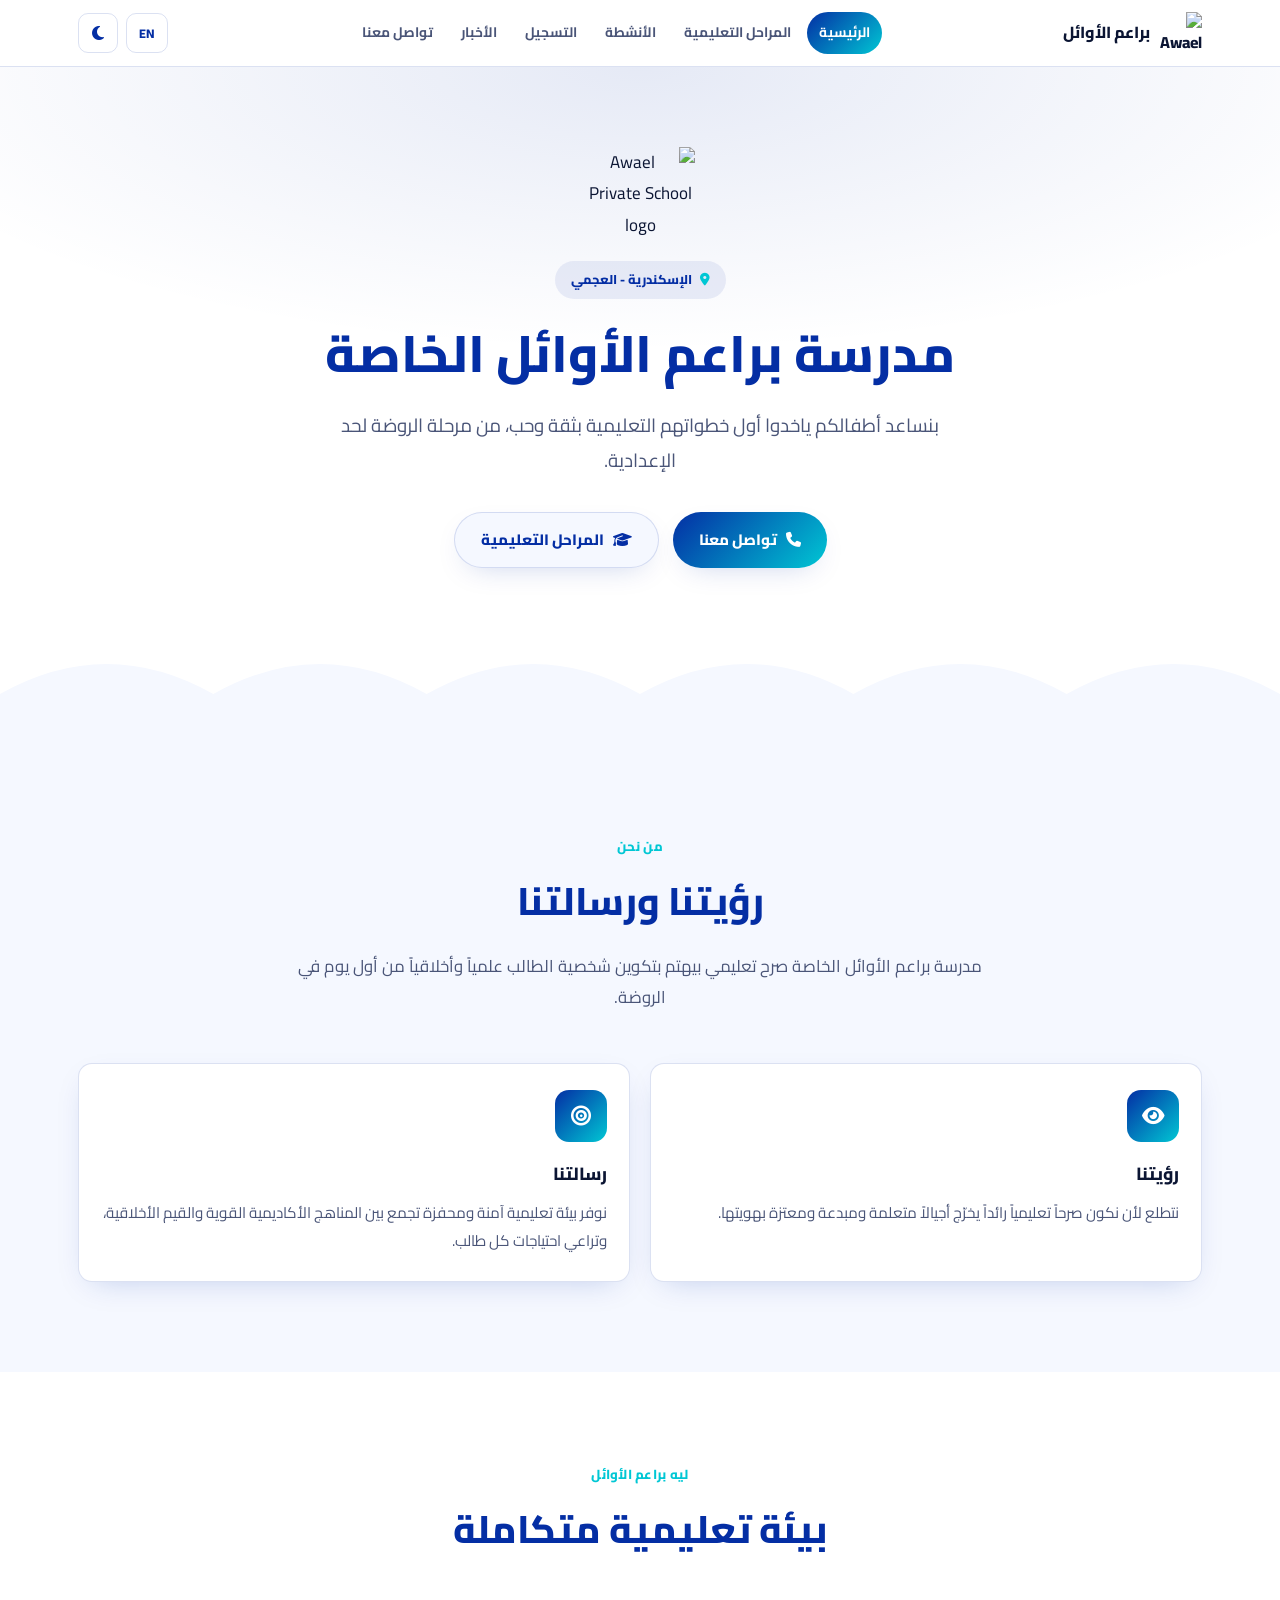
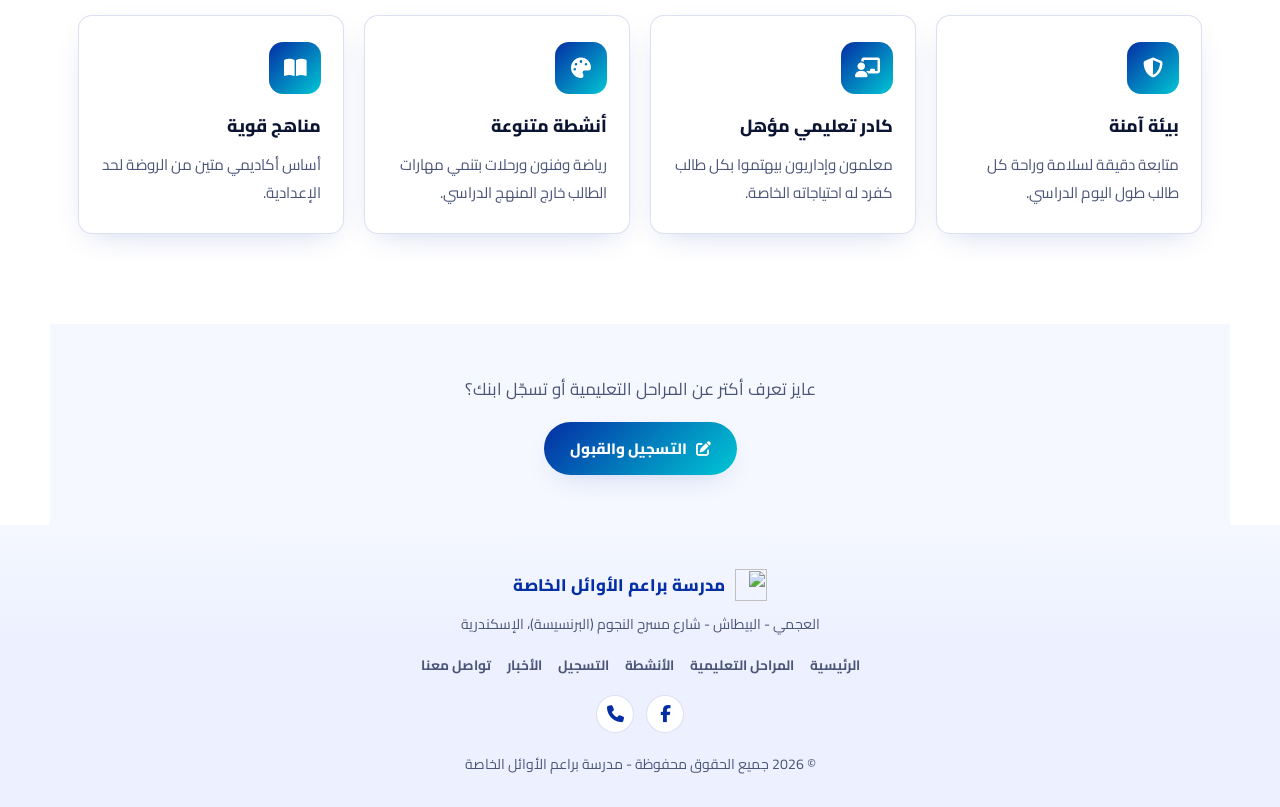
==== index.html @ 76310034 "Add files via upload" ====
<!DOCTYPE html>
<html lang="ar" dir="rtl">
<head>
<meta charset="UTF-8">
<meta name="viewport" content="width=device-width, initial-scale=1.0">
<script>(function(){try{var t=localStorage.getItem("site-theme");if(!t){t=window.matchMedia("(prefers-color-scheme: dark)").matches?"dark":"light";}document.documentElement.setAttribute("data-theme",t);}catch(e){}})();</script>
<title>مدرسة براعم الأوائل الخاصة | Awael Private School</title>
<meta name="description" content="مدرسة براعم الأوائل الخاصة بالإسكندرية - العجمي، مراحل رياض أطفال وابتدائي وإعدادي.">
<link rel="icon" href="img/logo.png">
<link rel="preconnect" href="https://fonts.googleapis.com">
<link rel="preconnect" href="https://fonts.gstatic.com" crossorigin>
<link href="https://fonts.googleapis.com/css2?family=Cairo:wght@300;400;500;600;700;800&display=swap" rel="stylesheet">
<link rel="stylesheet" href="https://cdnjs.cloudflare.com/ajax/libs/font-awesome/6.5.1/css/all.min.css" integrity="sha512-DTOQO9RWCH3ppGqcWaEA1BIZOC6xxalwEsw9c2QQeAIftl+Vegovlnee1c9QX4TctnWMn13TZye+giMm8e2LwA==" crossorigin="anonymous" referrerpolicy="no-referrer">
<link rel="stylesheet" href="style.css">
</head>
<body style="--pre-footer:var(--card)">

<header id="navbar">
  <div class="nav-inner">
    <a class="brand" href="index.html">
      <img src="img/logo.png" alt="Awael Private School">
      <span class="t" data-ar="براعم الأوائل" data-en="Awael School">براعم الأوائل</span>
    </a>
    <nav class="nav-links" id="navLinks">
      <a href="index.html" class="active t" data-ar="الرئيسية" data-en="Home">الرئيسية</a>
      <a href="stages.html" class="t" data-ar="المراحل التعليمية" data-en="Stages">المراحل التعليمية</a>
      <a href="activities.html" class="t" data-ar="الأنشطة" data-en="Activities">الأنشطة</a>
      <a href="admissions.html" class="t" data-ar="التسجيل" data-en="Admissions">التسجيل</a>
      <a href="news.html" class="t" data-ar="الأخبار" data-en="News">الأخبار</a>
      <a href="contact.html" class="t" data-ar="تواصل معنا" data-en="Contact">تواصل معنا</a>
    </nav>
    <div class="nav-tools">
      <button id="lang-toggle" aria-label="Language">EN</button>
      <button id="theme-toggle" aria-label="تبديل الوضع الداكن"><i class="fa-solid fa-moon"></i><i class="fa-solid fa-sun"></i></button>
      <button id="nav-toggle" aria-label="فتح القائمة" aria-expanded="false"><i class="fa-solid fa-bars"></i></button>
    </div>
  </div>
</header>

<section id="top">
  <div class="hero-inner">
    <img class="hero-logo" src="img/logo.png" alt="Awael Private School logo">
    <span class="eyebrow"><i class="fa-solid fa-location-dot"></i> <span class="t" data-ar="الإسكندرية - العجمي" data-en="Alexandria - Agami">الإسكندرية - العجمي</span></span>
    <h1 class="hero-title t" data-ar="مدرسة براعم الأوائل الخاصة" data-en="Awael Private School">مدرسة براعم الأوائل الخاصة</h1>
    <p class="hero-sub t" data-ar="بنساعد أطفالكم ياخدوا أول خطواتهم التعليمية بثقة وحب، من مرحلة الروضة لحد الإعدادية."
       data-en="Helping your children take their first learning steps with confidence and care, from Kindergarten through Preparatory stage.">
      بنساعد أطفالكم ياخدوا أول خطواتهم التعليمية بثقة وحب، من مرحلة الروضة لحد الإعدادية.
    </p>
    <div class="hero-cta">
      <a class="btn btn-primary" href="contact.html"><i class="fa-solid fa-phone"></i> <span class="t" data-ar="تواصل معنا" data-en="Contact Us">تواصل معنا</span></a>
      <a class="btn btn-outline" href="stages.html"><i class="fa-solid fa-graduation-cap"></i> <span class="t" data-ar="المراحل التعليمية" data-en="Our Stages">المراحل التعليمية</span></a>
    </div>
  </div>
  <div class="hero-arch" aria-hidden="true">
    <svg viewBox="0 0 1440 120" preserveAspectRatio="none">
      <path d="M0,120 L0,70 Q120,10 240,70 Q360,10 480,70 Q600,10 720,70 Q840,10 960,70 Q1080,10 1200,70 Q1320,10 1440,70 L1440,120 Z" style="fill:var(--card)"></path>
    </svg>
  </div>
</section>

<!-- ===================== Vision & Mission ===================== -->
<section class="section-pad tint">
  <div class="container">
    <div class="section-head">
      <div class="section-eyebrow t" data-ar="من نحن" data-en="About Us">من نحن</div>
      <h2 class="section-title t" data-ar="رؤيتنا ورسالتنا" data-en="Our Vision &amp; Mission">رؤيتنا ورسالتنا</h2>
      <p class="section-lede t"
         data-ar="مدرسة براعم الأوائل الخاصة صرح تعليمي بيهتم بتكوين شخصية الطالب علمياً وأخلاقياً من أول يوم في الروضة."
         data-en="Awael Private School is an educational institution focused on shaping every student academically and morally from their very first day in Kindergarten.">
        مدرسة براعم الأوائل الخاصة صرح تعليمي بيهتم بتكوين شخصية الطالب علمياً وأخلاقياً من أول يوم في الروضة.
      </p>
    </div>
    <div class="cards">
      <div class="card reveal">
        <div class="c-icon"><i class="fa-solid fa-eye"></i></div>
        <h3 class="t" data-ar="رؤيتنا" data-en="Our Vision">رؤيتنا</h3>
        <p class="t"
           data-ar="نتطلع لأن نكون صرحاً تعليمياً رائداً يخرّج أجيالاً متعلمة ومبدعة ومعتزة بهويتها."
           data-en="To be a leading educational institution that nurtures generations who are knowledgeable, creative, and proud of their identity.">
          نتطلع لأن نكون صرحاً تعليمياً رائداً يخرّج أجيالاً متعلمة ومبدعة ومعتزة بهويتها.
        </p>
      </div>
      <div class="card reveal">
        <div class="c-icon"><i class="fa-solid fa-bullseye"></i></div>
        <h3 class="t" data-ar="رسالتنا" data-en="Our Mission">رسالتنا</h3>
        <p class="t"
           data-ar="نوفر بيئة تعليمية آمنة ومحفزة تجمع بين المناهج الأكاديمية القوية والقيم الأخلاقية، وتراعي احتياجات كل طالب."
           data-en="We provide a safe, engaging learning environment that combines strong academics with strong values, meeting the needs of every student.">
          نوفر بيئة تعليمية آمنة ومحفزة تجمع بين المناهج الأكاديمية القوية والقيم الأخلاقية، وتراعي احتياجات كل طالب.
        </p>
      </div>
    </div>
  </div>
</section>

<!-- ===================== Why us ===================== -->
<section class="section-pad">
  <div class="container">
    <div class="section-head">
      <div class="section-eyebrow t" data-ar="ليه براعم الأوائل" data-en="Why Awael">ليه براعم الأوائل</div>
      <h2 class="section-title t" data-ar="بيئة تعليمية متكاملة" data-en="A Complete Learning Environment">بيئة تعليمية متكاملة</h2>
    </div>
    <div class="cards">
      <div class="card reveal">
        <div class="c-icon"><i class="fa-solid fa-shield-halved"></i></div>
        <h3 class="t" data-ar="بيئة آمنة" data-en="A Safe Environment">بيئة آمنة</h3>
        <p class="t" data-ar="متابعة دقيقة لسلامة وراحة كل طالب طول اليوم الدراسي." data-en="Close attention to every student's safety and comfort throughout the school day.">متابعة دقيقة لسلامة وراحة كل طالب طول اليوم الدراسي.</p>
      </div>
      <div class="card reveal">
        <div class="c-icon"><i class="fa-solid fa-chalkboard-user"></i></div>
        <h3 class="t" data-ar="كادر تعليمي مؤهل" data-en="Qualified Staff">كادر تعليمي مؤهل</h3>
        <p class="t" data-ar="معلمون وإداريون بيهتموا بكل طالب كفرد له احتياجاته الخاصة." data-en="Teachers and staff who treat every student as an individual with their own needs.">معلمون وإداريون بيهتموا بكل طالب كفرد له احتياجاته الخاصة.</p>
      </div>
      <div class="card reveal">
        <div class="c-icon"><i class="fa-solid fa-palette"></i></div>
        <h3 class="t" data-ar="أنشطة متنوعة" data-en="Diverse Activities">أنشطة متنوعة</h3>
        <p class="t" data-ar="رياضة وفنون ورحلات بتنمي مهارات الطالب خارج المنهج الدراسي." data-en="Sports, arts, and trips that build skills beyond the classroom.">رياضة وفنون ورحلات بتنمي مهارات الطالب خارج المنهج الدراسي.</p>
      </div>
      <div class="card reveal">
        <div class="c-icon"><i class="fa-solid fa-book-open"></i></div>
        <h3 class="t" data-ar="مناهج قوية" data-en="Strong Curriculum">مناهج قوية</h3>
        <p class="t" data-ar="أساس أكاديمي متين من الروضة لحد الإعدادية." data-en="A solid academic foundation from Kindergarten through Preparatory.">أساس أكاديمي متين من الروضة لحد الإعدادية.</p>
      </div>
    </div>
  </div>
</section>

<div class="container tint">
  <div class="page-cta">
    <p class="t" data-ar="عايز تعرف أكتر عن المراحل التعليمية أو تسجّل ابنك؟" data-en="Want to learn more about our stages or register your child?">عايز تعرف أكتر عن المراحل التعليمية أو تسجّل ابنك؟</p>
    <a class="btn btn-primary" href="admissions.html"><i class="fa-solid fa-pen-to-square"></i> <span class="t" data-ar="التسجيل والقبول" data-en="Admissions">التسجيل والقبول</span></a>
  </div>
</div>

<footer>
  <div class="container">
    <div class="f-brand"><img src="img/logo.png" alt=""> <span class="t" data-ar="مدرسة براعم الأوائل الخاصة" data-en="Awael Private School">مدرسة براعم الأوائل الخاصة</span></div>
    <p class="t" data-ar="العجمي - البيطاش - شارع مسرح النجوم (البرنسيسة)، الإسكندرية" data-en="Agami - Bitash - Masrah Al-Nogoom St. (Al-Brincessa), Alexandria">العجمي - البيطاش - شارع مسرح النجوم (البرنسيسة)، الإسكندرية</p>
    <div class="f-links">
      <a href="index.html" class="t" data-ar="الرئيسية" data-en="Home">الرئيسية</a>
      <a href="stages.html" class="t" data-ar="المراحل التعليمية" data-en="Stages">المراحل التعليمية</a>
      <a href="activities.html" class="t" data-ar="الأنشطة" data-en="Activities">الأنشطة</a>
      <a href="admissions.html" class="t" data-ar="التسجيل" data-en="Admissions">التسجيل</a>
      <a href="news.html" class="t" data-ar="الأخبار" data-en="News">الأخبار</a>
      <a href="contact.html" class="t" data-ar="تواصل معنا" data-en="Contact">تواصل معنا</a>
    </div>
    <div class="f-social">
      <a href="https://www.facebook.com/share/1Exq8MYs51/" target="_blank" rel="noopener noreferrer" aria-label="Facebook"><i class="fa-brands fa-facebook-f"></i></a>
      <a href="tel:+201211130630" aria-label="Phone"><i class="fa-solid fa-phone"></i></a>
    </div>
    <p style="margin-top:18px;">© <span id="year"></span> <span class="t" data-ar="جميع الحقوق محفوظة - مدرسة براعم الأوائل الخاصة" data-en="All rights reserved - Awael Private School">جميع الحقوق محفوظة - مدرسة براعم الأوائل الخاصة</span></p>
  </div>
</footer>

<script src="main.js"></script>
</body>
</html>
---- style.css ----
/* ===================== Tokens ===================== */
:root{
  --blue:#042EA4;
  --blue-dark:#021F73;
  --blue-light:#3E63E0;
  --cyan:#00C7D4;
  --cyan-bright:#00E5F0;
  --bg:#FFFFFF;
  --card:#F5F8FF;
  --card-alt:#FFFFFF;
  --ink:#0B1533;
  --ink-soft:#4A5578;
  --border:rgba(4,46,164,.14);
  --shadow:0 10px 30px -14px rgba(4,46,164,.25);
  --radius-lg:22px;
  --radius-md:14px;
  --container:1180px;
  --footer-tone:#EDF1FF;
}
:root[data-theme="dark"]{
  --blue:#3E63E0;
  --blue-dark:#8FB0FF;
  --blue-light:#5C7EF0;
  --cyan:#00C7D4;
  --cyan-bright:#2FF1FB;
  --bg:#000000;
  --card:#121212;
  --card-alt:#0A0A0A;
  --ink:#F2F5FF;
  --ink-soft:#AAB4D6;
  --border:rgba(143,176,255,.18);
  --shadow:0 12px 32px -14px rgba(0,0,0,.7);
  --footer-tone:#0A0F1F;
}

*,*::before,*::after{box-sizing:border-box;}
html{scroll-behavior:smooth;}
@media (prefers-reduced-motion:reduce){
  html{scroll-behavior:auto;}
  *,*::before,*::after{animation-duration:.001ms !important;animation-iteration-count:1 !important;transition-duration:.001ms !important;scroll-behavior:auto !important;}
}
body{
  margin:0; background:var(--bg); color:var(--ink);
  font-family:'Cairo',sans-serif; font-size:17px; line-height:1.85;
  -webkit-font-smoothing:antialiased;
}
h1,h2,h3{font-family:'Cairo',sans-serif;font-weight:800;margin:0;color:var(--ink);}
p{margin:0;}
a{color:inherit;text-decoration:none;}
ul{margin:0;padding:0;list-style:none;}
img{max-width:100%;display:block;}
.container{max-width:var(--container);margin:0 auto;padding:0 28px;}
section{position:relative;}
::selection{background:var(--cyan-bright);color:var(--blue-dark);}
:focus-visible{outline:3px solid var(--cyan-bright);outline-offset:3px;border-radius:4px;}

/* ===================== Navbar ===================== */
#navbar{
  position:sticky; top:0; z-index:1000;
  background:rgba(255,255,255,.72);
  backdrop-filter:blur(14px) saturate(140%);
  -webkit-backdrop-filter:blur(14px) saturate(140%);
  border-bottom:1px solid var(--border);
}
:root[data-theme="dark"] #navbar{background:rgba(0,0,0,.72);}
.nav-inner{display:flex;align-items:center;justify-content:space-between;gap:14px;padding:12px 28px;max-width:var(--container);margin:0 auto;}
.brand{display:flex;align-items:center;gap:10px;font-weight:800;font-size:1rem;flex:none;}
.brand img{width:42px;height:42px;object-fit:contain;flex:none;}
.brand small{display:block;font-weight:600;font-size:.62rem;color:var(--ink-soft);}
.nav-links{display:flex;gap:4px;flex-wrap:wrap;}
.nav-links a{padding:8px 12px;border-radius:999px;font-size:.86rem;font-weight:700;color:var(--ink-soft);transition:background .25s,color .25s;}
.nav-links a:hover{background:rgba(4,46,164,.08);color:var(--blue);}
.nav-links a.active{background:linear-gradient(135deg,var(--blue),var(--cyan));color:#fff;}
.nav-tools{display:flex;align-items:center;gap:8px;flex:none;}
#theme-toggle,#lang-toggle,#nav-toggle{
  background:none;border:1px solid var(--border);border-radius:10px;
  width:40px;height:40px;font-size:1rem;color:var(--blue);cursor:pointer;
  display:flex;align-items:center;justify-content:center;
}
#lang-toggle{width:auto;padding:0 12px;font-family:'Cairo',sans-serif;font-weight:800;font-size:.78rem;}
:root[data-theme="dark"] #theme-toggle i.fa-moon{display:none;}
:root:not([data-theme="dark"]) #theme-toggle i.fa-sun{display:none;}
#nav-toggle{display:none;}

@media (max-width:960px){
  .nav-links{
    position:fixed; inset:64px 12px auto 12px;
    background:rgba(255,255,255,.98); backdrop-filter:blur(14px);
    border:1px solid var(--border); border-radius:var(--radius-md);
    flex-direction:column; padding:10px; box-shadow:var(--shadow);
    transform:translateY(-14px); opacity:0; pointer-events:none; transition:.25s ease;
  }
  :root[data-theme="dark"] .nav-links{background:rgba(10,10,10,.98);}
  .nav-links.open{transform:translateY(0);opacity:1;pointer-events:auto;}
  .nav-links a{width:100%;text-align:center;}
  #nav-toggle{display:flex;}
}

/* ===================== Hero ===================== */
#top{
  padding:80px 0 0;
  background:radial-gradient(ellipse 90% 60% at 50% 0%, rgba(4,46,164,.10), transparent 70%);
  overflow:hidden;
}
.eyebrow{
  display:inline-flex;align-items:center;gap:8px;font-size:.8rem;font-weight:800;
  color:var(--blue); background:rgba(4,46,164,.08); padding:7px 16px;border-radius:999px;margin-bottom:20px;
}
.eyebrow i{color:var(--cyan);}
.hero-inner{text-align:center;max-width:820px;margin:0 auto;padding:0 28px;}
.hero-logo{width:110px;height:auto;margin:0 auto 20px;}
.hero-title{font-size:clamp(2rem,4.4vw + .6rem,3.2rem);line-height:1.35;color:var(--blue);}
.hero-title span{color:var(--cyan);}
.hero-sub{margin:20px auto 0;max-width:600px;font-size:clamp(1.02rem,1vw + .7rem,1.18rem);color:var(--ink-soft);}
.hero-cta{display:flex;flex-wrap:wrap;gap:14px;justify-content:center;margin:34px 0 0;}
.btn{
  display:inline-flex;align-items:center;gap:9px;padding:13px 26px;border-radius:999px;
  font-weight:800;font-size:.94rem;box-shadow:var(--shadow);transition:transform .25s;
}
.btn-primary{background:linear-gradient(135deg,var(--blue),var(--cyan));color:#fff;}
.btn-outline{background:var(--card);border:1.5px solid var(--border);color:var(--blue);}
@media (hover:hover) and (pointer:fine){.btn:hover{transform:translateY(-3px);}}

.hero-arch{margin-top:56px;height:120px;position:relative;}
.hero-arch svg{position:absolute;bottom:0;width:100%;height:100%;display:block;}

/* ===================== Sections ===================== */
.section-pad{padding:90px 0;}
.section-head{max-width:720px;margin:0 auto 50px;text-align:center;}
.section-eyebrow{font-size:.82rem;font-weight:800;color:var(--cyan);margin-bottom:8px;letter-spacing:.02em;}
.section-title{font-size:clamp(1.7rem,2vw + .9rem,2.4rem);color:var(--blue);}
.section-lede{margin-top:14px;color:var(--ink-soft);font-size:1.05rem;}
.tint{background:var(--card);}

/* cards */
.cards{display:grid;grid-template-columns:repeat(auto-fit,minmax(250px,1fr));gap:20px;}
.card{
  background:var(--card-alt); border:1px solid var(--border); border-radius:var(--radius-md);
  padding:26px 22px; box-shadow:var(--shadow);
  opacity:0; transform:translateY(18px); transition:opacity .6s ease, transform .6s ease;
}
.tint .card{background:var(--card-alt);}
.card.in-view{opacity:1;transform:translateY(0);}
.c-icon{
  width:52px;height:52px;border-radius:14px;margin-bottom:16px;display:flex;align-items:center;justify-content:center;
  background:linear-gradient(135deg,var(--blue),var(--cyan));color:#fff;font-size:1.25rem;
}
.card h3{font-size:1.1rem;color:var(--ink);margin-bottom:8px;}
.card p{color:var(--ink-soft);font-size:.95rem;}

/* stage cards */
.stage-card{text-align:center;}
.stage-card .c-icon{margin:0 auto 16px;}
.stage-card .stage-age{font-size:.8rem;font-weight:700;color:var(--cyan);margin-bottom:6px;}

/* gallery */
.gallery-grid{display:grid;grid-template-columns:repeat(auto-fit,minmax(180px,1fr));gap:16px;}
.gallery-item{
  aspect-ratio:1;border-radius:var(--radius-md);border:1px solid var(--border);
  background:linear-gradient(135deg,rgba(4,46,164,.08),rgba(0,199,212,.10));
  display:flex;flex-direction:column;align-items:center;justify-content:center;gap:10px;
  color:var(--blue);box-shadow:var(--shadow);
  opacity:0; transform:translateY(18px); transition:opacity .6s ease, transform .6s ease;
}
.gallery-item.in-view{opacity:1;transform:translateY(0);}
.gallery-item i{font-size:1.8rem;}
.gallery-item span{font-size:.82rem;font-weight:700;color:var(--ink-soft);}

/* timeline / steps */
.steps{counter-reset:step;display:flex;flex-direction:column;gap:18px;max-width:640px;margin:0 auto;}
.step{
  display:flex;gap:16px;align-items:flex-start;background:var(--card-alt);border:1px solid var(--border);
  border-radius:var(--radius-md);padding:20px;box-shadow:var(--shadow);
}
.step-num{
  counter-increment:step;flex:none;width:38px;height:38px;border-radius:50%;
  background:linear-gradient(135deg,var(--blue),var(--cyan));color:#fff;font-weight:800;
  display:flex;align-items:center;justify-content:center;
}
.step-num::before{content:counter(step);}
.step h3{font-size:1rem;margin-bottom:4px;}
.step p{color:var(--ink-soft);font-size:.92rem;}

/* contact */
.contact-grid{display:grid;grid-template-columns:repeat(auto-fit,minmax(240px,1fr));gap:20px;max-width:900px;margin:0 auto;}
.contact-card{
  background:var(--card-alt);border:1px solid var(--border);border-radius:var(--radius-md);
  padding:24px;box-shadow:var(--shadow);text-align:center;
}
.contact-card .c-icon{margin:0 auto 14px;}
.contact-card a{color:var(--blue);font-weight:700;display:block;margin-top:4px;}
.contact-card p{color:var(--ink-soft);font-size:.92rem;}
.entrances-note{
  max-width:640px;margin:36px auto 0;background:var(--card);border:1px dashed var(--border);
  border-radius:var(--radius-md);padding:18px 22px;text-align:center;color:var(--ink-soft);font-size:.92rem;
}
.map-link{display:inline-flex;align-items:center;gap:8px;margin-top:20px;font-weight:800;color:var(--blue);}

/* empty state (news) */
.empty-state{max-width:480px;margin:0 auto;text-align:center;padding:50px 20px;}
.empty-state i{font-size:2.6rem;color:var(--cyan);margin-bottom:18px;}
.empty-state p{color:var(--ink-soft);}

/* ===================== Footer ===================== */
footer{background:linear-gradient(180deg, var(--pre-footer, var(--card)), var(--footer-tone) 110px);color:var(--ink);padding:44px 0 30px;text-align:center;}
footer .f-brand{display:flex;align-items:center;justify-content:center;gap:10px;font-weight:800;font-size:1.05rem;color:var(--blue);margin-bottom:10px;}
footer .f-brand img{width:32px;height:32px;object-fit:contain;}
footer p{color:var(--ink-soft);font-size:.88rem;}
footer .f-links{margin-top:16px;display:flex;justify-content:center;flex-wrap:wrap;gap:16px;font-size:.85rem;}
footer .f-links a{color:var(--ink-soft);transition:color .2s;font-weight:700;}
footer .f-links a:hover{color:var(--blue);}
footer .f-social{margin-top:16px;display:flex;justify-content:center;gap:12px;}
footer .f-social a{
  width:38px;height:38px;border-radius:50%;background:var(--card-alt);border:1px solid var(--border);
  display:flex;align-items:center;justify-content:center;color:var(--blue);
}

/* ===================== Page nav (prev/next style CTA) ===================== */
.page-cta{
  max-width:640px;margin:0 auto;text-align:center;padding:50px 0;
}
.page-cta p{color:var(--ink-soft);margin-bottom:16px;}

@media (max-width:600px){
  .hero-cta{flex-direction:column;align-items:center;}
  .btn{width:100%;max-width:280px;justify-content:center;}
}
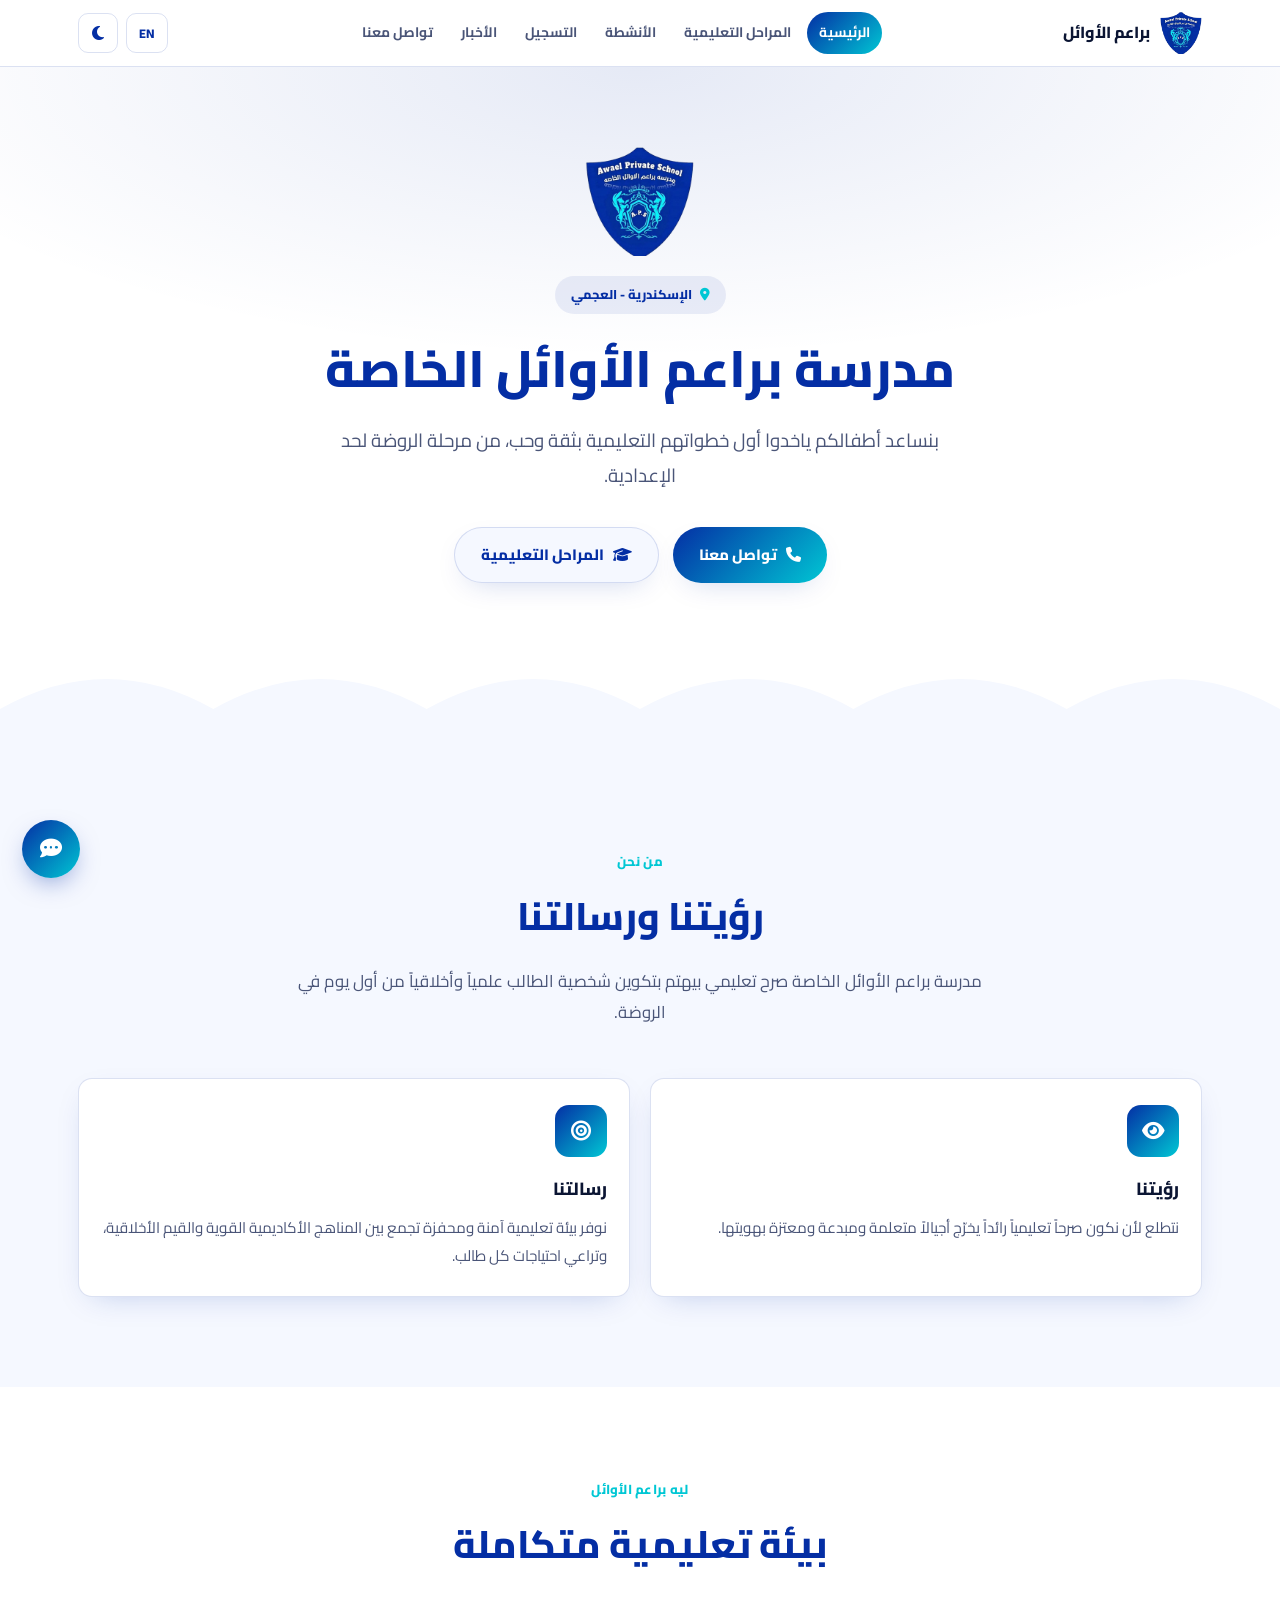
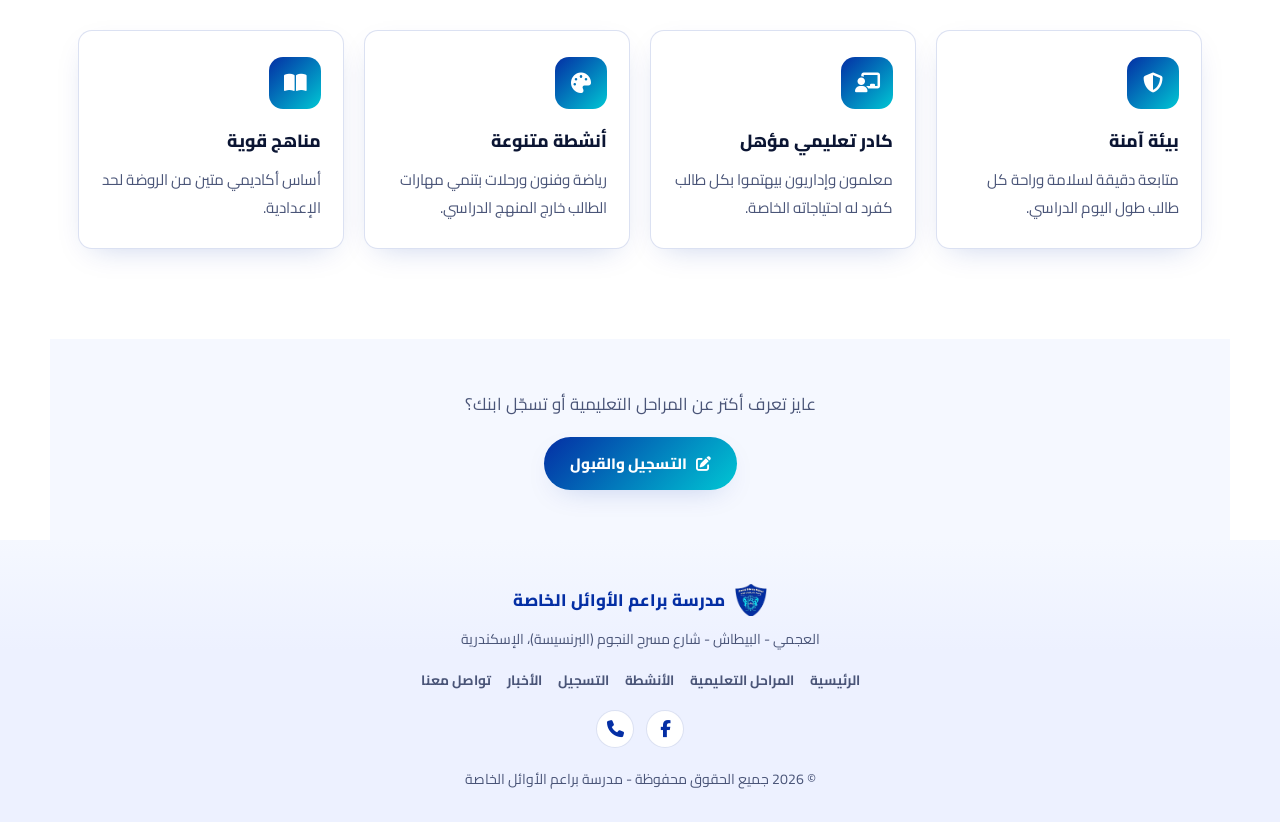
==== commit 30a2b121: "Add files via upload" ====
--- a/index.html
+++ b/index.html
@@ -153,5 +153,22 @@
 </footer>
 
 <script src="main.js"></script>
+<button id="faq-toggle" aria-label="اسأل عن المدرسة" aria-expanded="false"><i class="fa-solid fa-comment-dots"></i></button>
+<div id="faq-panel" role="dialog" aria-label="اسأل عن المدرسة">
+  <div class="faq-head">
+    <span><i class="fa-solid fa-wand-magic-sparkles"></i>اسأل عن المدرسة</span>
+    <button id="faq-close" aria-label="إغلاق"><i class="fa-solid fa-xmark"></i></button>
+  </div>
+  <div class="faq-messages" id="faqMessages">
+    <div class="faq-bubble faq-bubble-bot"><p>أهلاً! اسألني أي حاجة عن مدرسة براعم الأوائل.</p></div>
+  </div>
+  <div class="faq-starters" id="faqStarters"></div>
+  <form id="faqForm">
+    <input type="text" id="faq-input" placeholder="اكتب سؤالك..." autocomplete="off">
+    <button type="submit" id="faq-send" aria-label="إرسال"><i class="fa-solid fa-paper-plane"></i></button>
+  </form>
+</div>
+<script src="bot.js"></script>
+
 </body>
 </html>
--- a/style.css
+++ b/style.css
@@ -225,3 +225,87 @@
   .hero-cta{flex-direction:column;align-items:center;}
   .btn{width:100%;max-width:280px;justify-content:center;}
 }
+
+/* ===================== FAQ / AI chat bot ===================== */
+#faq-toggle{
+  position:fixed; bottom:22px; left:22px; z-index:1200;
+  width:58px;height:58px;border-radius:50%;border:none;cursor:pointer;
+  background:linear-gradient(135deg,var(--blue),var(--cyan));
+  color:#fff;font-size:1.35rem;
+  display:flex;align-items:center;justify-content:center;
+  box-shadow:0 10px 26px -8px rgba(4,46,164,.5);
+  animation:faqPulse 2.6s ease-in-out infinite;
+  transition:transform .35s ease, opacity .35s ease;
+}
+#faq-toggle.faq-hidden{transform:translateX(-140%); opacity:0; pointer-events:none; animation:none;}
+@keyframes faqPulse{
+  0%,100%{box-shadow:0 10px 26px -8px rgba(4,46,164,.5), 0 0 0 0 rgba(4,46,164,.35);}
+  50%{box-shadow:0 10px 26px -8px rgba(4,46,164,.5), 0 0 0 10px rgba(4,46,164,0);}
+}
+@media (prefers-reduced-motion:reduce){#faq-toggle{animation:none;}}
+
+#faq-panel{
+  position:fixed; bottom:90px; left:22px; z-index:1200;
+  width:min(340px, calc(100vw - 44px));
+  max-height:min(480px, calc(100vh - 140px));
+  background:var(--card-alt);
+  border:1px solid var(--border);
+  border-radius:var(--radius-lg);
+  box-shadow:var(--shadow);
+  display:flex; flex-direction:column;
+  overflow:hidden;
+  transform:translateY(16px) scale(.97); opacity:0; pointer-events:none;
+  transition:opacity .2s ease, transform .2s ease;
+}
+#faq-panel.open{transform:translateY(0) scale(1); opacity:1; pointer-events:auto;}
+
+.faq-head{
+  display:flex;align-items:center;justify-content:space-between;
+  padding:16px 18px; background:linear-gradient(135deg,var(--blue),var(--blue-dark));
+  color:#fff; font-weight:700; font-size:.95rem; flex:none;
+}
+.faq-head i{margin-left:8px;}
+#faq-close{background:none;border:none;color:#fff;font-size:1rem;cursor:pointer;padding:4px;}
+
+.faq-messages{overflow-y:auto;padding:14px 16px;flex:1;display:flex;flex-direction:column;gap:10px;}
+.faq-starters{display:flex;flex-wrap:wrap;gap:8px;padding:0 16px 12px;flex:none;}
+.faq-chip{
+  background:var(--card);border:1px solid var(--border);border-radius:999px;
+  padding:8px 14px;font-family:'Cairo',sans-serif;font-size:.8rem;font-weight:600;
+  color:var(--blue);cursor:pointer;
+}
+@media (hover:hover) and (pointer:fine){
+  .faq-chip:hover{background:var(--blue);color:#fff;}
+}
+
+.faq-bubble{max-width:82%;border-radius:16px;padding:10px 14px;}
+.faq-bubble p{margin:0;font-size:.88rem;line-height:1.75;}
+.faq-bubble-bot{align-self:flex-start;background:var(--card);color:var(--ink);border-bottom-right-radius:4px;}
+.faq-bubble-user{align-self:flex-end;background:linear-gradient(135deg,var(--blue),var(--cyan));color:#fff;border-bottom-left-radius:4px;}
+
+.faq-typing{display:flex;align-items:center;gap:4px;padding:14px;}
+.faq-typing span{width:6px;height:6px;border-radius:50%;background:var(--ink-soft);animation:faqTyping 1.2s infinite ease-in-out;}
+.faq-typing span:nth-child(2){animation-delay:.2s;}
+.faq-typing span:nth-child(3){animation-delay:.4s;}
+@keyframes faqTyping{0%,60%,100%{opacity:.3;transform:translateY(0);}30%{opacity:1;transform:translateY(-3px);}}
+
+#faqForm{
+  display:flex;align-items:center;gap:8px;
+  padding:12px 14px;border-top:1px solid var(--border);flex:none;
+}
+#faq-input{
+  flex:1;border:1px solid var(--border);background:var(--card);border-radius:999px;
+  padding:10px 16px;font-family:'Cairo',sans-serif;font-size:.88rem;color:var(--ink);outline:none;
+}
+#faq-input:focus{border-color:var(--blue);}
+#faq-send{
+  width:40px;height:40px;border-radius:50%;border:none;flex:none;cursor:pointer;
+  background:linear-gradient(135deg,var(--blue),var(--cyan));color:#fff;
+  display:flex;align-items:center;justify-content:center;font-size:.95rem;
+}
+#faq-send:disabled{opacity:.5;cursor:not-allowed;}
+
+@media (max-width:480px){
+  #faq-toggle{bottom:16px;left:16px;width:52px;height:52px;font-size:1.2rem;}
+  #faq-panel{bottom:78px;left:12px;}
+}
